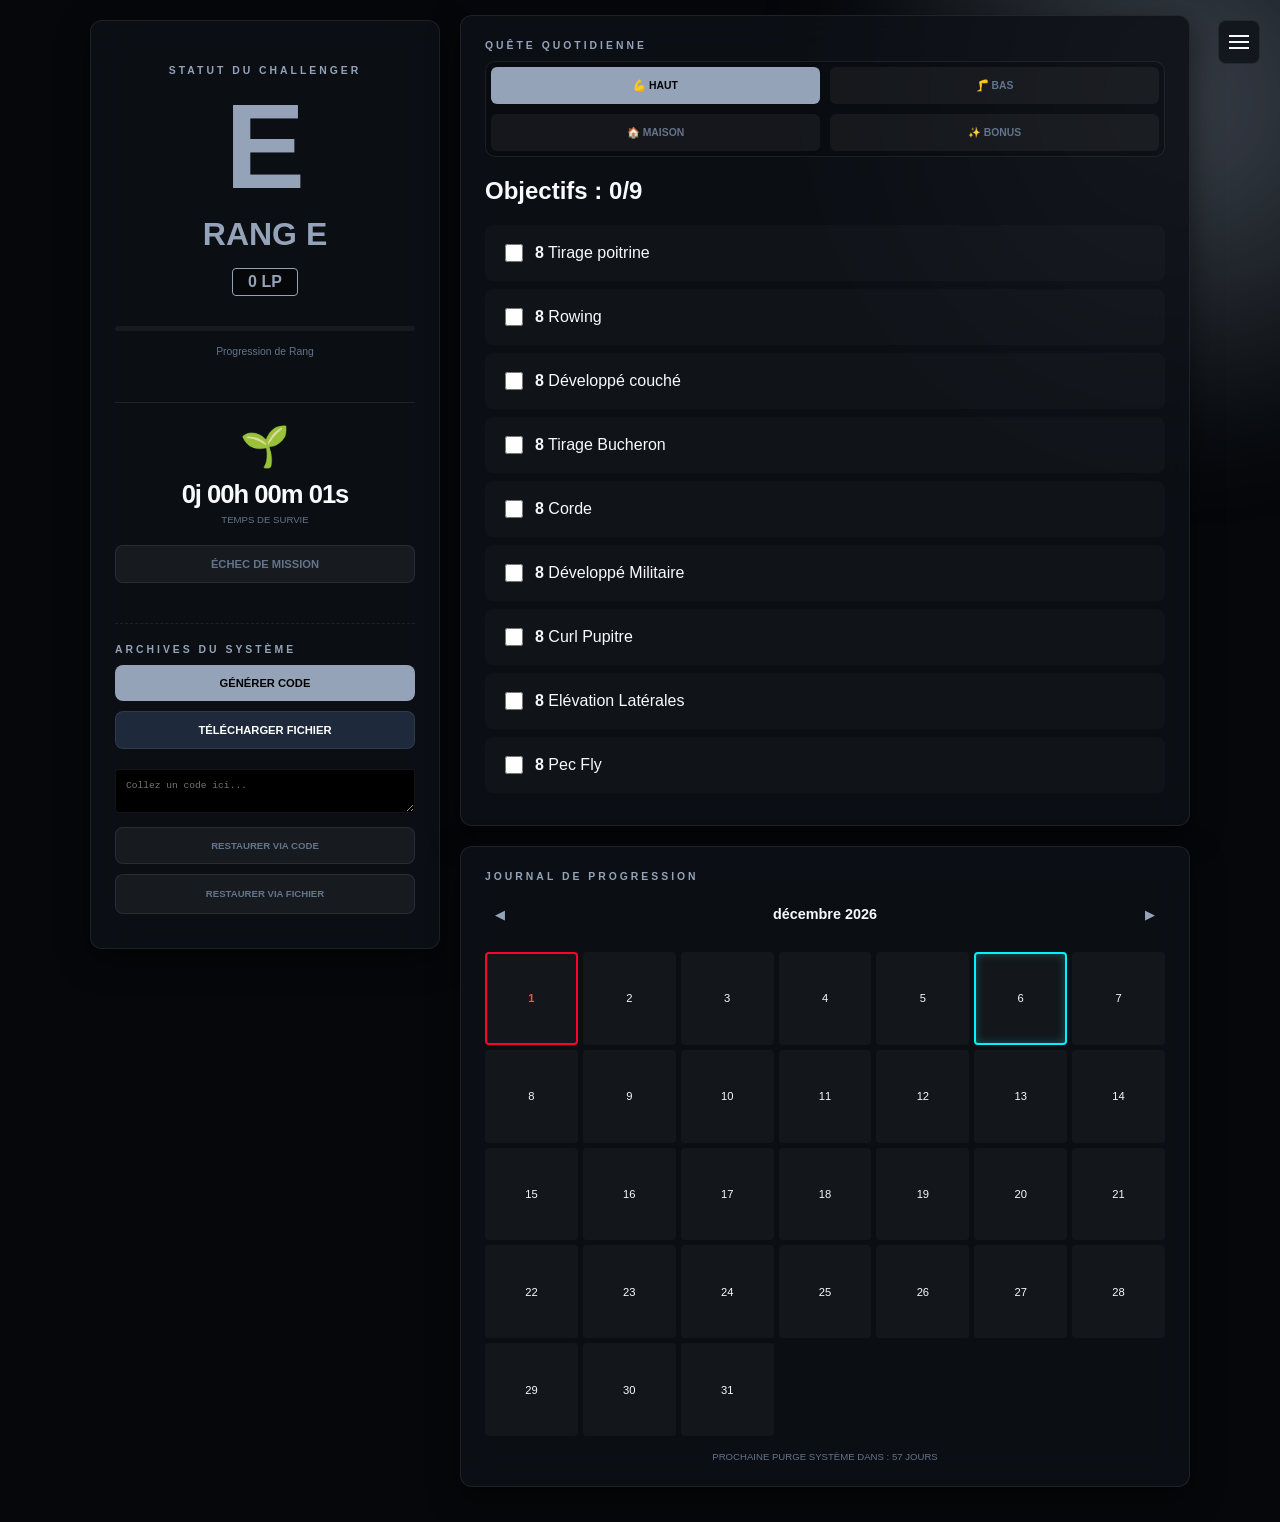
==== index.html @ c2c08d64 "Add files via upload" ====
<!DOCTYPE html>
<html lang="fr">
<head>
    <meta charset="UTF-8">
    <meta name="viewport" content="width=device-width, initial-scale=1.0, maximum-scale=1.0, user-scalable=no, viewport-fit=cover">
    <meta name="mobile-web-app-capable" content="yes">
    <meta name="theme-color" content="#05070a">
    <meta name="apple-mobile-web-app-capable" content="yes">
    <meta name="apple-mobile-web-app-status-bar-style" content="black-translucent">
    <meta name="apple-mobile-web-app-title" content="Eveil">
    <link rel="manifest" href="manifest.json">

    <!-- Icône pour Chrome / Android / Navigateurs -->
    <link rel="icon" type="image/png" sizes="192x192" href="https://img.icons8.com/?size=192&id=tnO9BmtsOQD8&format=png&color=000000">

    <!-- Icône cruciale pour iPhone (iOS) -->
    <link rel="apple-touch-icon" href="https://img.icons8.com/?size=180&id=tnO9BmtsOQD8&format=png&color=000000">
    <link rel="apple-touch-icon" sizes="152x152" href="https://img.icons8.com/?size=152&id=tnO9BmtsOQD8&format=png&color=000000">
    <link rel="apple-touch-icon" sizes="180x180" href="https://img.icons8.com/?size=180&id=tnO9BmtsOQD8&format=png&color=000000">

    <title>S-SYSTEM | Solo Leveling</title>
    <link rel="stylesheet" href="style.css">
</head>
<body>

<div class="system-glow"></div>

<!-- LEVEL UP INTERFACE (Solo Leveling Style) -->
<div id="level-up-modal">
    <div class="level-up-card">
        <div id="lu-header-title" class="lu-title">AVANCEMENT DU SYSTÈME</div>
        <div id="lu-main-label" style="color:white; font-size: 1.2rem; font-weight: bold; margin-top: 10px;">LEVEL UP</div>
        <div id="lu-rank-icon" class="lu-rank">D</div>
        <div id="lu-rank-name" style="color: var(--system-blue); font-weight: 900; text-transform: uppercase; letter-spacing: 2px;">RANG D</div>
        
        <div class="lu-stats">
            <div class="lu-stat-item">
                <span id="lu-stat-label-1">ABSTINENCE</span>
                <span id="stat-abstinence" class="lu-stat-val">0j 0h 0m 0s</span>
            </div>
            <div class="lu-stat-item">
                <span id="lu-stat-label-2">RANG PRÉCÉDENT</span>
                <span id="stat-prev-rank" class="lu-stat-val">0j 0h 0m 0s</span>
            </div>
            <div class="lu-stat-item">
                <span id="lu-stat-label-3">EXERCICES COMPLÉTÉS</span>
                <span id="stat-total-exos" class="lu-stat-val">0</span>
            </div>
        </div>

        <button id="lu-close-btn" class="btn btn-system" style="margin-top: 20px; background: var(--system-blue);" onclick="closeLevelUp()">CONTINUER</button>
    </div>
</div>

<!-- BURGER MENU -->
<div class="burger-menu" onclick="toggleAbout()">
    <div style="width: 20px; height: 2px; background: var(--text); margin: 4px 0;"></div>
    <div style="width: 20px; height: 2px; background: var(--text); margin: 4px 0;"></div>
    <div style="width: 20px; height: 2px; background: var(--text); margin: 4px 0;"></div>
</div>

<div class="overlay" id="overlay" onclick="toggleAbout()"></div>

<div class="about-panel" id="about-panel">
    <div class="about-header">
        <div class="system-title">Informations Système</div>
        <h2 style="margin: 5px 0;">S-SYSTEM v3.0</h2>
    </div>
    <div class="about-content">
        <h4>Concept</h4>
        <p>Inspiré de "Solo Leveling", ce système transforme ta discipline physique et mentale en un RPG de survie réel. Tu ne t'entraînes pas seulement, tu montes en niveau.</p>
        
        <h4>Le Système de Rangs</h4>
        <p>Ta progression est mesurée en LP (Level Points). Chaque exercice validé te rapproche du rang supérieur. Attention : le système est impitoyable.</p>
        
        <h4>Pénalités de Purge</h4>
        <p>Tout les 2 mois, une purge système est lancée. Tu subiras alors une dégradation de <strong>-200 LP</strong>. La survie demande de la constance.</p>
        
        <h4>Échec de Mission</h4>
        <p>Céder à tes addictions ou briser ta discipline réinitialise ton compteur de temps de survie. Ton arbre d'évolution repassera à l'état de graine 🌱.</p>
        
        <button class="btn btn-system" style="margin-top: 30px;" onclick="toggleAbout()">Fermer</button>
    </div>
</div>

<div class="container">
    <div class="sidebar">
        <div class="card">
            <div class="rank-display-box">
                <div class="system-title">Statut du Challenger</div>
                <span id="rank-medal">E</span>
                <div id="rank-name">RANG E</div>
                <div class="lp-display"><span id="lp-val">0</span> LP</div>
                <div class="progress-container"><div id="progress-bar"></div></div>
                <div id="next-rank-label" style="font-size: 0.65rem; color: var(--text-dim);">Progression de Rang</div>
            </div>

            <div style="margin-top: 25px; border-top: 1px solid var(--border); padding-top: 20px; text-align: center;">
                <div id="tree-icon" style="font-size: 2.5rem; margin-bottom: 10px;">🌱</div>
                <div id="timer">00:00:00</div>
                <div style="font-size: 0.6rem; color: var(--text-dim); margin-top: 5px; text-transform: uppercase;">Temps de Survie</div>
            </div>

            <button class="btn btn-danger" style="margin-top:20px" onclick="resetAddiction()">ÉCHEC DE MISSION</button>
            
            <div style="margin-top: 30px; border-top: 1px dashed var(--border); padding-top: 20px;">
                <div class="system-title">Archives du Système</div>
                <button class="btn btn-system" onclick="exportData()">Générer Code</button>
                <button class="btn btn-system" onclick="downloadBackup()" style="background: #1e293b; color: #fff; border: 1px solid var(--border);">Télécharger Fichier</button>
                <textarea id="backup-io" class="backup-input" placeholder="Collez un code ici..."></textarea>
                <button class="btn btn-danger" style="font-size:0.6rem" onclick="importData()">Restaurer via Code</button>
                <label for="file-input" class="btn btn-danger" style="display: block; text-align: center; line-height: 1.5; font-size:0.6rem">Restaurer via Fichier</label>
                <input type="file" id="file-input" style="display:none" accept=".json" onchange="importFile(event)">
            </div>
        </div>
    </div>

    <div class="main-content">
        <div class="card">
            <div class="system-title">Quête Quotidienne</div>
            
            <div class="mode-selector">
                <button id="mode-haut" class="mode-btn" onclick="setMode('haut')">💪 HAUT</button>
                <button id="mode-bas" class="mode-btn" onclick="setMode('bas')">🦵 BAS</button>
                <button id="mode-maison" class="mode-btn" onclick="setMode('maison')">🏠 MAISON</button>
                <button id="mode-bonus" class="mode-btn" onclick="setMode('bonus')">✨ BONUS</button>
            </div>

            <h2 style="margin: 0 0 20px 0;">Objectifs : <span id="exo-count">0/10</span></h2>
            <div id="exo-list"></div>
        </div>

        <div class="card" id="calendar-card">
            <div id="warning-text" style="display:none; color:var(--system-warning); font-weight:900; font-size:0.7rem; text-align:center; margin-bottom:10px; letter-spacing:1px;">⚠️ ALERTE : DÉGRADATION DE RANG IMMINENTE (-200 LP) ⚠️</div>
            <div class="system-title">Journal de Progression</div>
            <div style="display:flex; justify-content: space-between; margin-bottom:15px">
                <button onclick="changeMonth(-1)" style="background:none; border:none; color:var(--rank-color); cursor:pointer; padding: 10px;">◀</button>
                <h3 id="month-label" style="font-size:0.9rem">Mois</h3>
                <button onclick="changeMonth(1)" style="background:none; border:none; color:var(--rank-color); cursor:pointer; padding: 10px;">▶</button>
            </div>
            <div class="cal-grid" id="calendar"></div>
            <div id="next-reset-label" style="font-size:0.6rem; color:var(--text-dim); text-align:center; margin-top:15px; text-transform:uppercase;"></div>
        </div>
    </div>
</div>

 <script src="index.js"></script>
</body>
</html>
---- style.css ----
:root {
            --bg: #05070a;
            --card: #0d1117;
            --text: #f8fafc;
            --text-dim: #64748b;
            --border: rgba(255, 255, 255, 0.08);
            --rank-color: #94a3b8; 
            --today-border: #00f2ff;
            --system-warning: #ff0033;
            --penalty-color: #7f0000;
            --system-blue: #00f2ff;
        }

        * { box-sizing: border-box; -webkit-tap-highlight-color: transparent; }

        body {
            font-family: 'Inter', sans-serif;
            background-color: var(--bg);
            color: var(--text);
            margin: 0;
            padding: 15px;
            display: flex;
            justify-content: center;
            overflow-x: hidden;
        }

        /* --- ANIMATIONS --- */
        @keyframes slideUp {
            from { opacity: 0; transform: translateY(20px); }
            to { opacity: 1; transform: translateY(0); }
        }

        @keyframes fadeIn {
            from { opacity: 0; }
            to { opacity: 1; }
        }

        @keyframes levelUpPopup {
            0% { transform: scale(0.8) translateY(100px); opacity: 0; }
            100% { transform: scale(1) translateY(0); opacity: 1; }
        }

        .container { 
            width: 100%; 
            max-width: 1100px; 
            display: flex; 
            flex-direction: column; 
            gap: 20px; 
            z-index: 1; 
            animation: fadeIn 0.8s ease-out;
        }

        .sidebar { animation: slideUp 0.6s ease-out; }
        .main-content { animation: slideUp 0.8s ease-out; }

        /* --- LEVEL UP OVERLAY --- */
        #level-up-modal {
            position: fixed;
            top: 0; left: 0; width: 100%; height: 100%;
            background: rgba(0, 0, 0, 0.95);
            z-index: 999;
            display: none;
            justify-content: center;
            align-items: center;
            backdrop-filter: blur(10px);
        }

        .level-up-card {
            width: 90%;
            max-width: 450px;
            background: linear-gradient(145deg, #0d1117, #05070a);
            border: 2px solid var(--system-blue);
            padding: 30px;
            text-align: center;
            box-shadow: 0 0 50px rgba(0, 242, 255, 0.2);
            animation: levelUpPopup 0.5s cubic-bezier(0.175, 0.885, 0.32, 1.275);
        }

        .lu-title { color: var(--system-blue); font-size: 0.8rem; letter-spacing: 5px; font-weight: 900; margin-bottom: 5px; }
        .lu-rank { font-size: 5rem; font-weight: 900; margin: 10px 0; text-shadow: 0 0 20px var(--system-blue); }
        .lu-stats { margin-top: 25px; text-align: left; border-top: 1px solid rgba(0, 242, 255, 0.2); padding-top: 20px; }
        .lu-stat-item { display: flex; justify-content: space-between; margin-bottom: 12px; font-size: 0.75rem; color: var(--text-dim); }
        .lu-stat-val { color: var(--system-blue); font-weight: bold; font-family: monospace; }

        /* --- REST OF CSS --- */
        .burger-menu {
            position: fixed;
            top: 20px;
            right: 20px;
            z-index: 100;
            cursor: pointer;
            background: rgba(13, 17, 23, 0.8);
            padding: 10px;
            border-radius: 8px;
            border: 1px solid var(--border);
            transition: 0.3s;
        }

        .burger-menu:hover { border-color: var(--rank-color); }

        .about-panel {
            position: fixed;
            top: 0;
            right: -100%;
            width: 100%;
            max-width: 400px;
            height: 100%;
            background: var(--card);
            z-index: 101;
            padding: 40px 25px;
            box-shadow: -10px 0 30px rgba(0,0,0,0.8);
            transition: 0.5s cubic-bezier(0.16, 1, 0.3, 1);
            overflow-y: auto;
            border-left: 1px solid var(--rank-color);
        }

        .about-panel.active { right: 0; }

        .overlay {
            position: fixed;
            top: 0;
            left: 0;
            width: 100%;
            height: 100%;
            background: rgba(0,0,0,0.7);
            display: none;
            z-index: 100;
            backdrop-filter: blur(4px);
        }

        .overlay.active { display: block; }

        .about-header { border-bottom: 1px solid var(--border); padding-bottom: 15px; margin-bottom: 20px; }
        .about-content h4 { color: var(--rank-color); text-transform: uppercase; margin: 20px 0 10px 0; font-size: 0.8rem; }
        .about-content p { font-size: 0.85rem; line-height: 1.6; color: var(--text-dim); }

        .system-glow {
            position: fixed;
            top: -250px;
            right: -250px;
            width: 700px;
            height: 700px;
            background: radial-gradient(circle, var(--rank-color) 0%, rgba(0,0,0,0) 75%);
            filter: blur(60px);
            border-radius: 50%;
            opacity: 0.4;
            z-index: -1;
            pointer-events: none;
            animation: pulseGlow 3s infinite alternate ease-in-out, rotateGlow 10s infinite linear;
            transition: background 0.5s ease;
        }

        @keyframes pulseGlow {
            0% { transform: scale(1); opacity: 0.3; }
            100% { transform: scale(1.15); opacity: 0.5; }
        }

        @keyframes rotateGlow {
            from { transform: rotate(0deg); }
            to { transform: rotate(360deg); }
        }
        
        @media (min-width: 850px) {
            .container { flex-direction: row; align-items: flex-start; }
            .sidebar { width: 350px; position: sticky; top: 20px; }
            .main-content { flex-grow: 1; }
        }

        .card {
            background: rgba(13, 17, 23, 0.85);
            border-radius: 12px;
            padding: 24px;
            border: 1px solid var(--border);
            margin-bottom: 20px;
            box-shadow: 0 10px 30px rgba(0,0,0,0.5);
            backdrop-filter: blur(20px);
            transition: 0.4s cubic-bezier(0.165, 0.84, 0.44, 1);
        }

        .mode-selector {
            display: flex;
            flex-wrap: wrap;
            gap: 10px;
            margin-bottom: 20px;
            background: rgba(0, 0, 0, 0.2);
            padding: 5px;
            border-radius: 10px;
            border: 1px solid var(--border);
        }

        .mode-btn {
            flex: 1 1 calc(50% - 10px);
            padding: 12px 5px;
            border: none;
            border-radius: 6px;
            background: rgba(255, 255, 255, 0.05);
            color: #64748b;
            font-weight: 800;
            font-size: 0.65rem;
            text-transform: uppercase;
            cursor: pointer;
            transition: 0.3s;
            -webkit-appearance: none;
        }

        .mode-btn.active {
            background-color: var(--rank-color, #94a3b8) !important;
            color: #000 !important;
        }

        .rank-display-box { text-align: center; padding: 20px 0; }
        .system-title { font-size: 0.65rem; letter-spacing: 3px; color: var(--rank-color); text-transform: uppercase; margin-bottom: 10px; font-weight: 800; }
        #rank-medal { font-size: 7.5rem; font-weight: 900; color: var(--rank-color); font-style: normal; line-height: 1; display: block; margin-bottom: 10px; }
        #rank-name { font-weight: 900; font-size: 2rem; color: var(--rank-color); text-transform: uppercase; }
        .lp-display { display: inline-block; font-size: 1rem; font-weight: 700; color: var(--rank-color); border: 1px solid var(--rank-color); padding: 4px 15px; border-radius: 4px; margin: 15px 0; background: rgba(0,0,0,0.5); }
        .progress-container { background: rgba(255, 255, 255, 0.05); height: 5px; margin: 15px 0; border-radius: 10px; overflow: hidden; }
        #progress-bar { background: var(--rank-color); height: 100%; width: 0%; box-shadow: 0 0 15px var(--rank-color); transition: width 1s ease; }

        .exo-item { background: rgba(255, 255, 255, 0.02); padding: 15px; border-radius: 8px; margin-bottom: 8px; display: flex; align-items: center; border: 1px solid transparent; cursor: pointer; transition: 0.2s; }
        .exo-item:hover { background: rgba(255, 255, 255, 0.05); }
        .exo-item.checked { border: 1px solid var(--rank-color); background: rgba(255, 255, 255, 0.05); opacity: 0.6; }
        input[type="checkbox"] { accent-color: var(--rank-color); width: 18px; height: 18px; margin-right: 12px; }

        .cal-grid { display: grid; grid-template-columns: repeat(7, 1fr); gap: 5px; }
        .day { aspect-ratio: 1; background: rgba(255, 255, 255, 0.03); border-radius: 4px; font-size: 0.7rem; display: flex; align-items: center; justify-content: center; position: relative; border: 2px solid transparent; }
        .day.today { border-color: var(--today-border) !important; box-shadow: inset 0 0 8px rgba(0, 242, 255, 0.3); }

        .btn { padding: 12px; border-radius: 8px; border: none; cursor: pointer; font-weight: 800; text-transform: uppercase; font-size: 0.7rem; width: 100%; transition: 0.3s; margin-bottom: 10px; }
        .btn-danger { background: rgba(255, 255, 255, 0.05); color: var(--text-dim); border: 1px solid var(--border); }
        .btn-system { background: var(--rank-color); color: #000; }
        
        #timer { font-size: 1.6rem; font-weight: 900; letter-spacing: -1px; }
        .backup-input { width: 100%; background: #000; border: 1px solid var(--border); color: #00ff9d; font-family: monospace; padding: 10px; font-size: 0.6rem; border-radius: 4px; margin: 10px 0; min-height: 40px; }
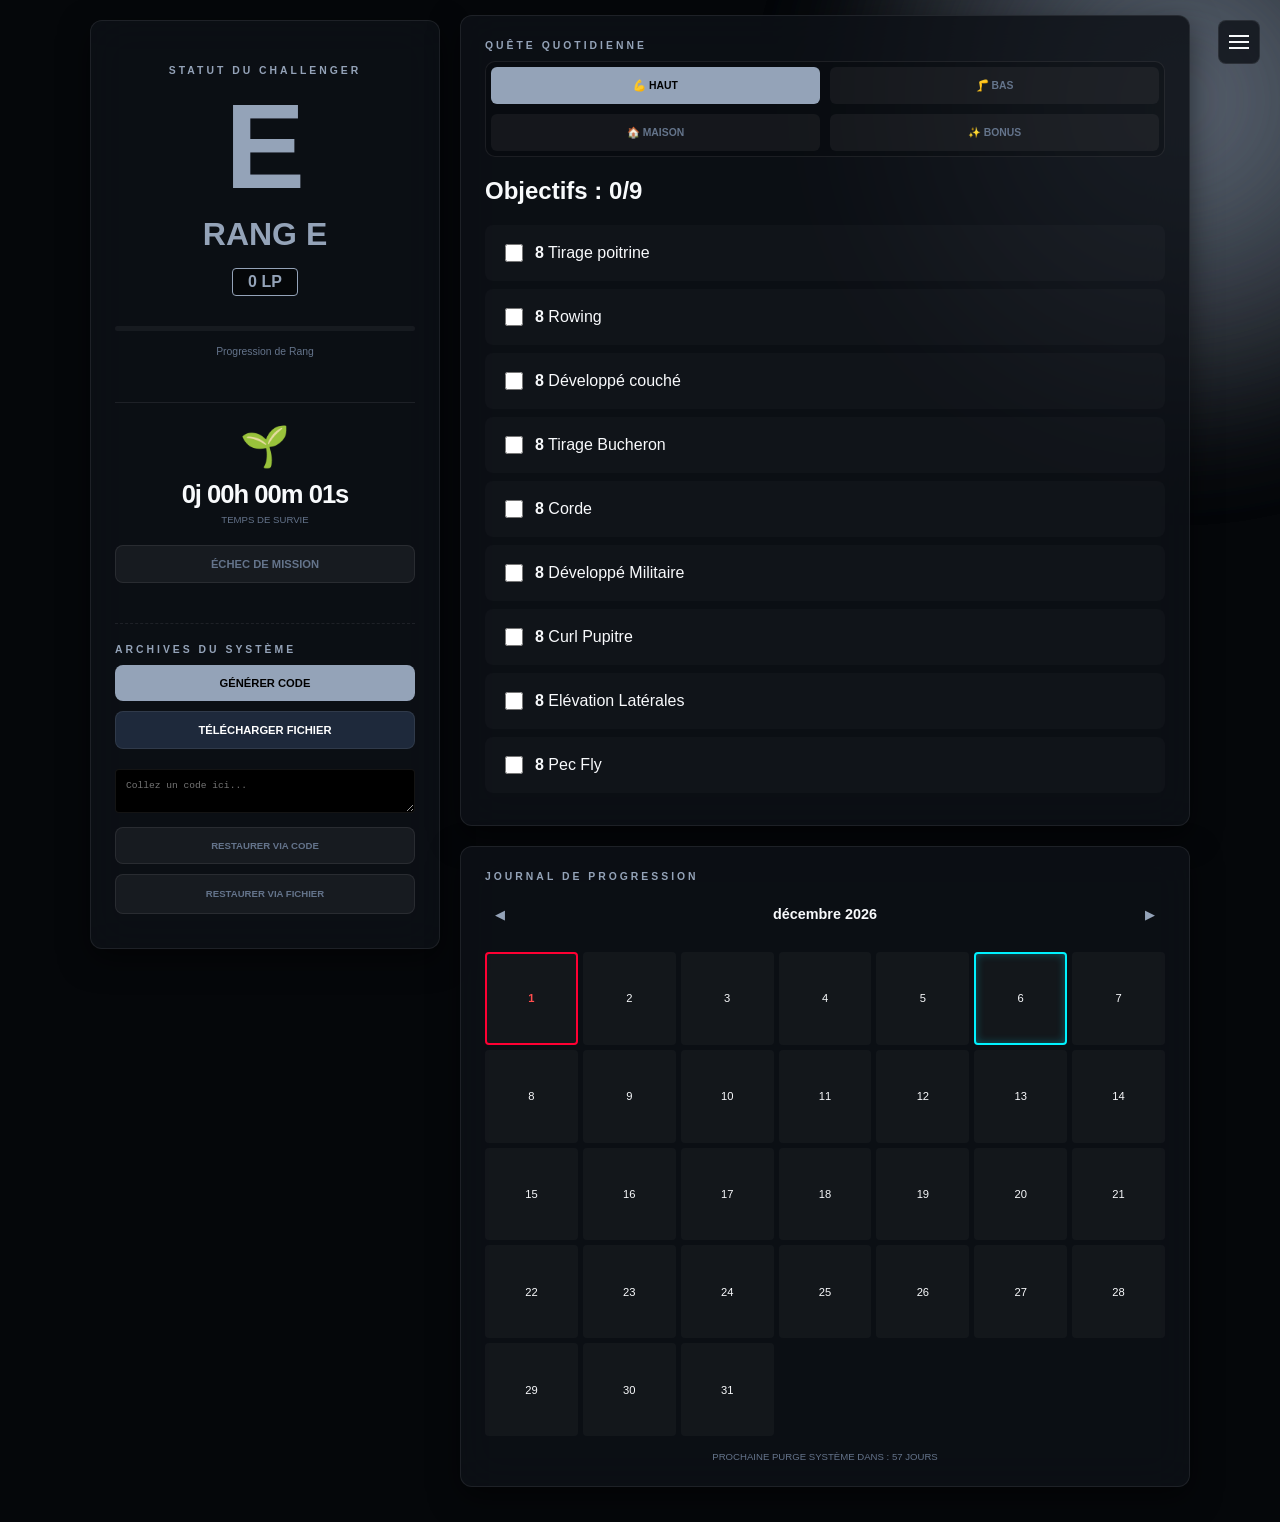
==== commit 508f5e99: "Add files via upload" ====
--- a/index.html
+++ b/index.html
@@ -10,18 +10,20 @@
     <meta name="apple-mobile-web-app-title" content="Eveil">
     <link rel="manifest" href="manifest.json">
 
-    <!-- Icône pour Chrome / Android / Navigateurs -->
-    <link rel="icon" type="image/png" sizes="192x192" href="https://img.icons8.com/?size=192&id=tnO9BmtsOQD8&format=png&color=000000">
+    <!-- Icône moderne universelle (Chrome, Android, PC, iOS récents) -->
+    <link rel="icon" type="image/svg+xml" href="icon.svg">
+    <link rel="apple-touch-icon" href="icon.svg">
 
-    <!-- Icône cruciale pour iPhone (iOS) -->
-    <link rel="apple-touch-icon" href="https://img.icons8.com/?size=180&id=tnO9BmtsOQD8&format=png&color=000000">
-    <link rel="apple-touch-icon" sizes="152x152" href="https://img.icons8.com/?size=152&id=tnO9BmtsOQD8&format=png&color=000000">
-    <link rel="apple-touch-icon" sizes="180x180" href="https://img.icons8.com/?size=180&id=tnO9BmtsOQD8&format=png&color=000000">
+    <!-- Filet de sécurité pour les anciennes versions d'iOS (Optionnel mais propre) -->
+    <link rel="apple-touch-icon" sizes="152x152" href="icon.svg">
+    <link rel="apple-touch-icon" sizes="180x180" href="icon.svg">
 
     <title>S-SYSTEM | Solo Leveling</title>
     <link rel="stylesheet" href="style.css">
 </head>
 <body>
+
+<div class="system-glow"></div>
 
 <div class="system-glow"></div>
 
@@ -68,13 +70,13 @@
     </div>
     <div class="about-content">
         <h4>Concept</h4>
-        <p>Inspiré de "Solo Leveling", ce système transforme ta discipline physique et mentale en un RPG de survie réel. Tu ne t'entraînes pas seulement, tu montes en niveau.</p>
+        <p>Inspiré du "Solo Leveling", ce système transforme ta discipline physique et mentale en un RPG de survie réel. Tu ne t'entraînes pas seulement, tu montes en niveau.</p>
         
         <h4>Le Système de Rangs</h4>
         <p>Ta progression est mesurée en LP (Level Points). Chaque exercice validé te rapproche du rang supérieur. Attention : le système est impitoyable.</p>
         
         <h4>Pénalités de Purge</h4>
-        <p>Tout les 2 mois, une purge système est lancée. Tu subiras alors une dégradation de <strong>-200 LP</strong>. La survie demande de la constance.</p>
+        <p>Le 1er jour de chaque mois pair, une purge système est lancée. Si tu as été inactif, tu subiras une dégradation de <strong>-200 LP</strong>. La survie demande de la constance.</p>
         
         <h4>Échec de Mission</h4>
         <p>Céder à tes addictions ou briser ta discipline réinitialise ton compteur de temps de survie. Ton arbre d'évolution repassera à l'état de graine 🌱.</p>
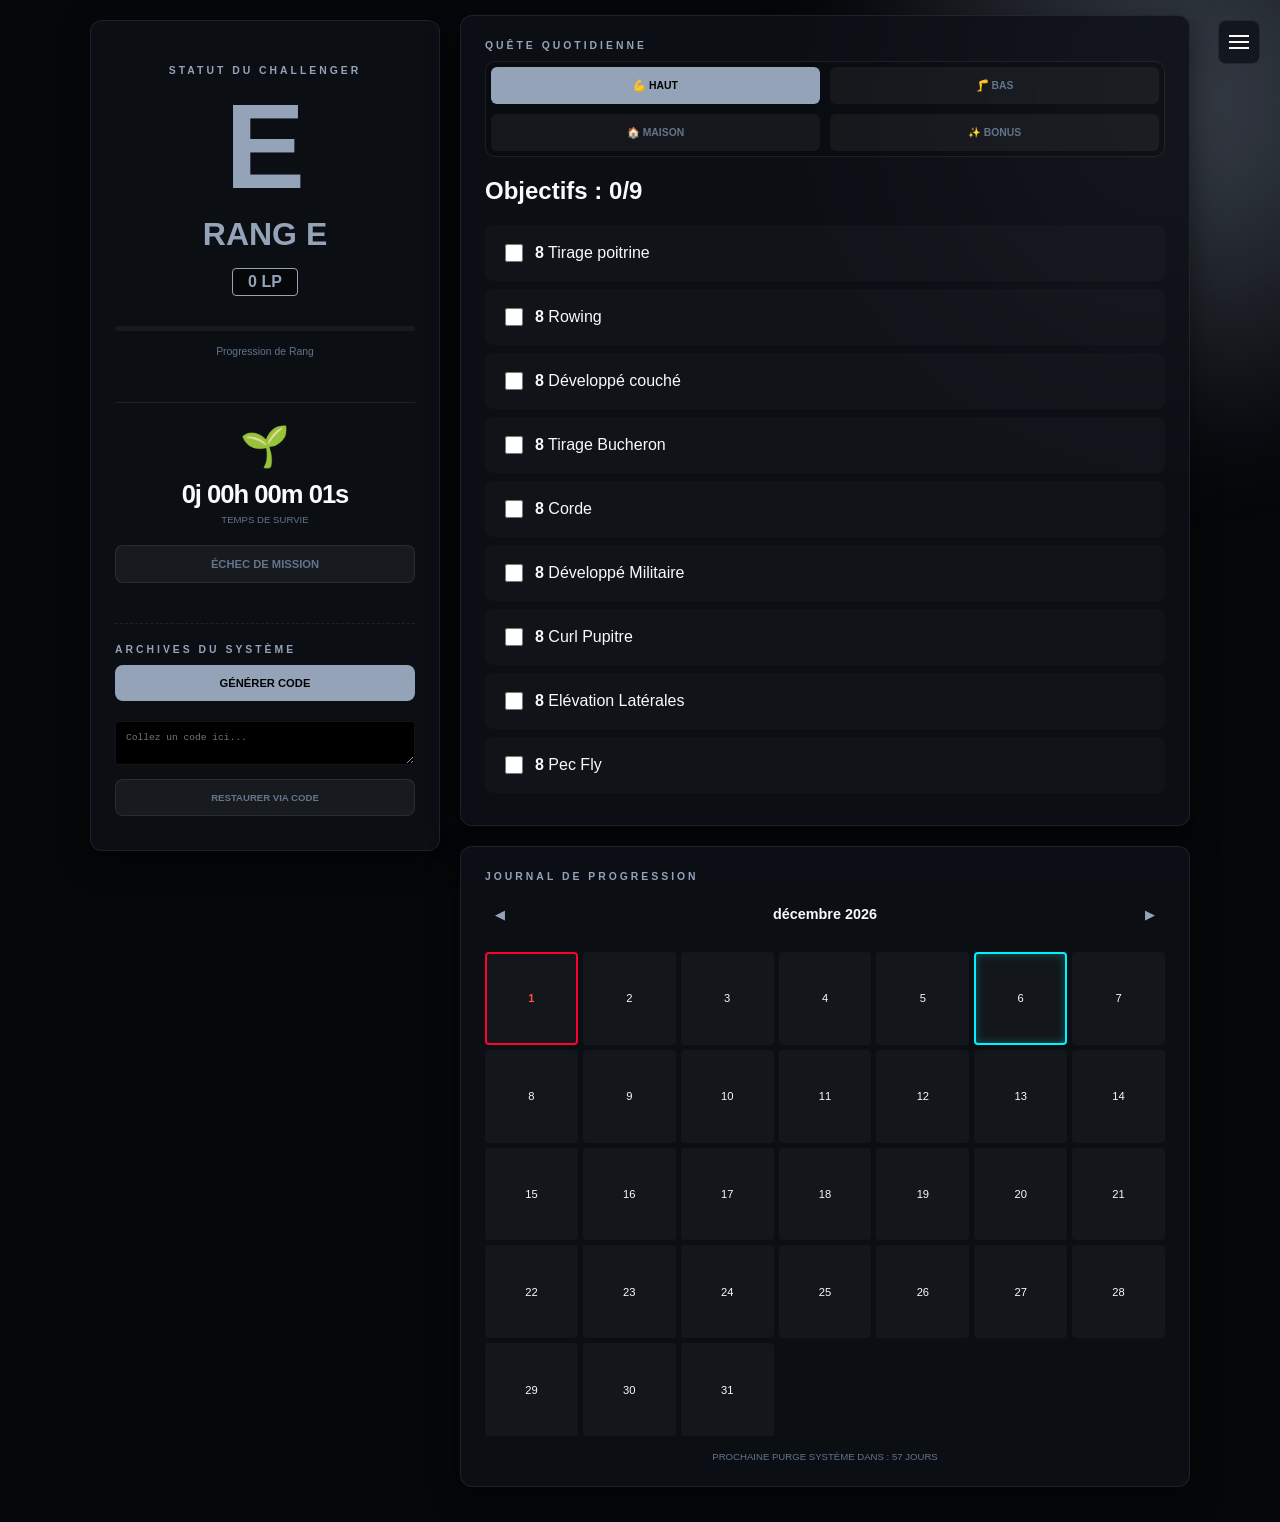
==== commit 06233b95: "Add files via upload" ====
--- a/index.html
+++ b/index.html
@@ -10,20 +10,17 @@
     <meta name="apple-mobile-web-app-title" content="Eveil">
     <link rel="manifest" href="manifest.json">
 
-    <!-- Icône moderne universelle (Chrome, Android, PC, iOS récents) -->
-    <link rel="icon" type="image/svg+xml" href="icon.svg">
-    <link rel="apple-touch-icon" href="icon.svg">
+    <link rel="icon" type="image/svg+xml" href="./icon.svg">
+    <link rel="apple-touch-icon" href="./icon.svg">
 
     <!-- Filet de sécurité pour les anciennes versions d'iOS (Optionnel mais propre) -->
     <link rel="apple-touch-icon" sizes="152x152" href="icon.svg">
     <link rel="apple-touch-icon" sizes="180x180" href="icon.svg">
 
-    <title>S-SYSTEM | Solo Leveling</title>
+    <title>S-SYSTEM</title>
     <link rel="stylesheet" href="style.css">
 </head>
 <body>
-
-<div class="system-glow"></div>
 
 <div class="system-glow"></div>
 
@@ -68,7 +65,7 @@
         <div class="system-title">Informations Système</div>
         <h2 style="margin: 5px 0;">S-SYSTEM v3.0</h2>
     </div>
-    <div class="about-content">
+    <!-- <div class="about-content">
         <h4>Concept</h4>
         <p>Inspiré du "Solo Leveling", ce système transforme ta discipline physique et mentale en un RPG de survie réel. Tu ne t'entraînes pas seulement, tu montes en niveau.</p>
         
@@ -82,7 +79,22 @@
         <p>Céder à tes addictions ou briser ta discipline réinitialise ton compteur de temps de survie. Ton arbre d'évolution repassera à l'état de graine 🌱.</p>
         
         <button class="btn btn-system" style="margin-top: 30px;" onclick="toggleAbout()">Fermer</button>
-    </div>
+    </div> -->
+    <div class="about-content" style="display: flex; flex-direction: column; gap: 15px; margin-top: 20px;">
+            <!-- Lien actif (Page actuelle) -->
+            <a href="pre-test.html" style="color: var(--rank-color); text-decoration: none; font-weight: bold; border-left: 3px solid var(--rank-color); padding-left: 10px;">
+                1. S-SYSTEM (Principal) ✔
+            </a>
+            <!-- Lien vers Eveil -->
+            <a href="./eveilGestion/gestion.html" style="color: #fff; text-decoration: none; padding-left: 13px;">
+                2. ÉVEIL BUDGET
+            </a>
+            <!-- Lien vers À Propos -->
+            <a href="./a_propos/a_propos.html" style="color: #fff; text-decoration: none; padding-left: 13px;">
+                3. À PROPOS / INFOS
+            </a>
+        </div>
+        <button class="btn btn-system" style="margin-top: 40px; width: 100%;" onclick="toggleMenu()">Fermer</button>
 </div>
 
 <div class="container">
@@ -108,11 +120,11 @@
             <div style="margin-top: 30px; border-top: 1px dashed var(--border); padding-top: 20px;">
                 <div class="system-title">Archives du Système</div>
                 <button class="btn btn-system" onclick="exportData()">Générer Code</button>
-                <button class="btn btn-system" onclick="downloadBackup()" style="background: #1e293b; color: #fff; border: 1px solid var(--border);">Télécharger Fichier</button>
+                <!-- <button class="btn btn-system" onclick="downloadBackup()" style="background: #1e293b; color: #fff; border: 1px solid var(--border);">Télécharger Fichier</button> -->
                 <textarea id="backup-io" class="backup-input" placeholder="Collez un code ici..."></textarea>
                 <button class="btn btn-danger" style="font-size:0.6rem" onclick="importData()">Restaurer via Code</button>
-                <label for="file-input" class="btn btn-danger" style="display: block; text-align: center; line-height: 1.5; font-size:0.6rem">Restaurer via Fichier</label>
-                <input type="file" id="file-input" style="display:none" accept=".json" onchange="importFile(event)">
+                <!-- <label for="file-input" class="btn btn-danger" style="display: block; text-align: center; line-height: 1.5; font-size:0.6rem">Restaurer via Fichier</label>
+                <input type="file" id="file-input" style="display:none" accept=".json" onchange="importFile(event)"> -->
             </div>
         </div>
     </div>
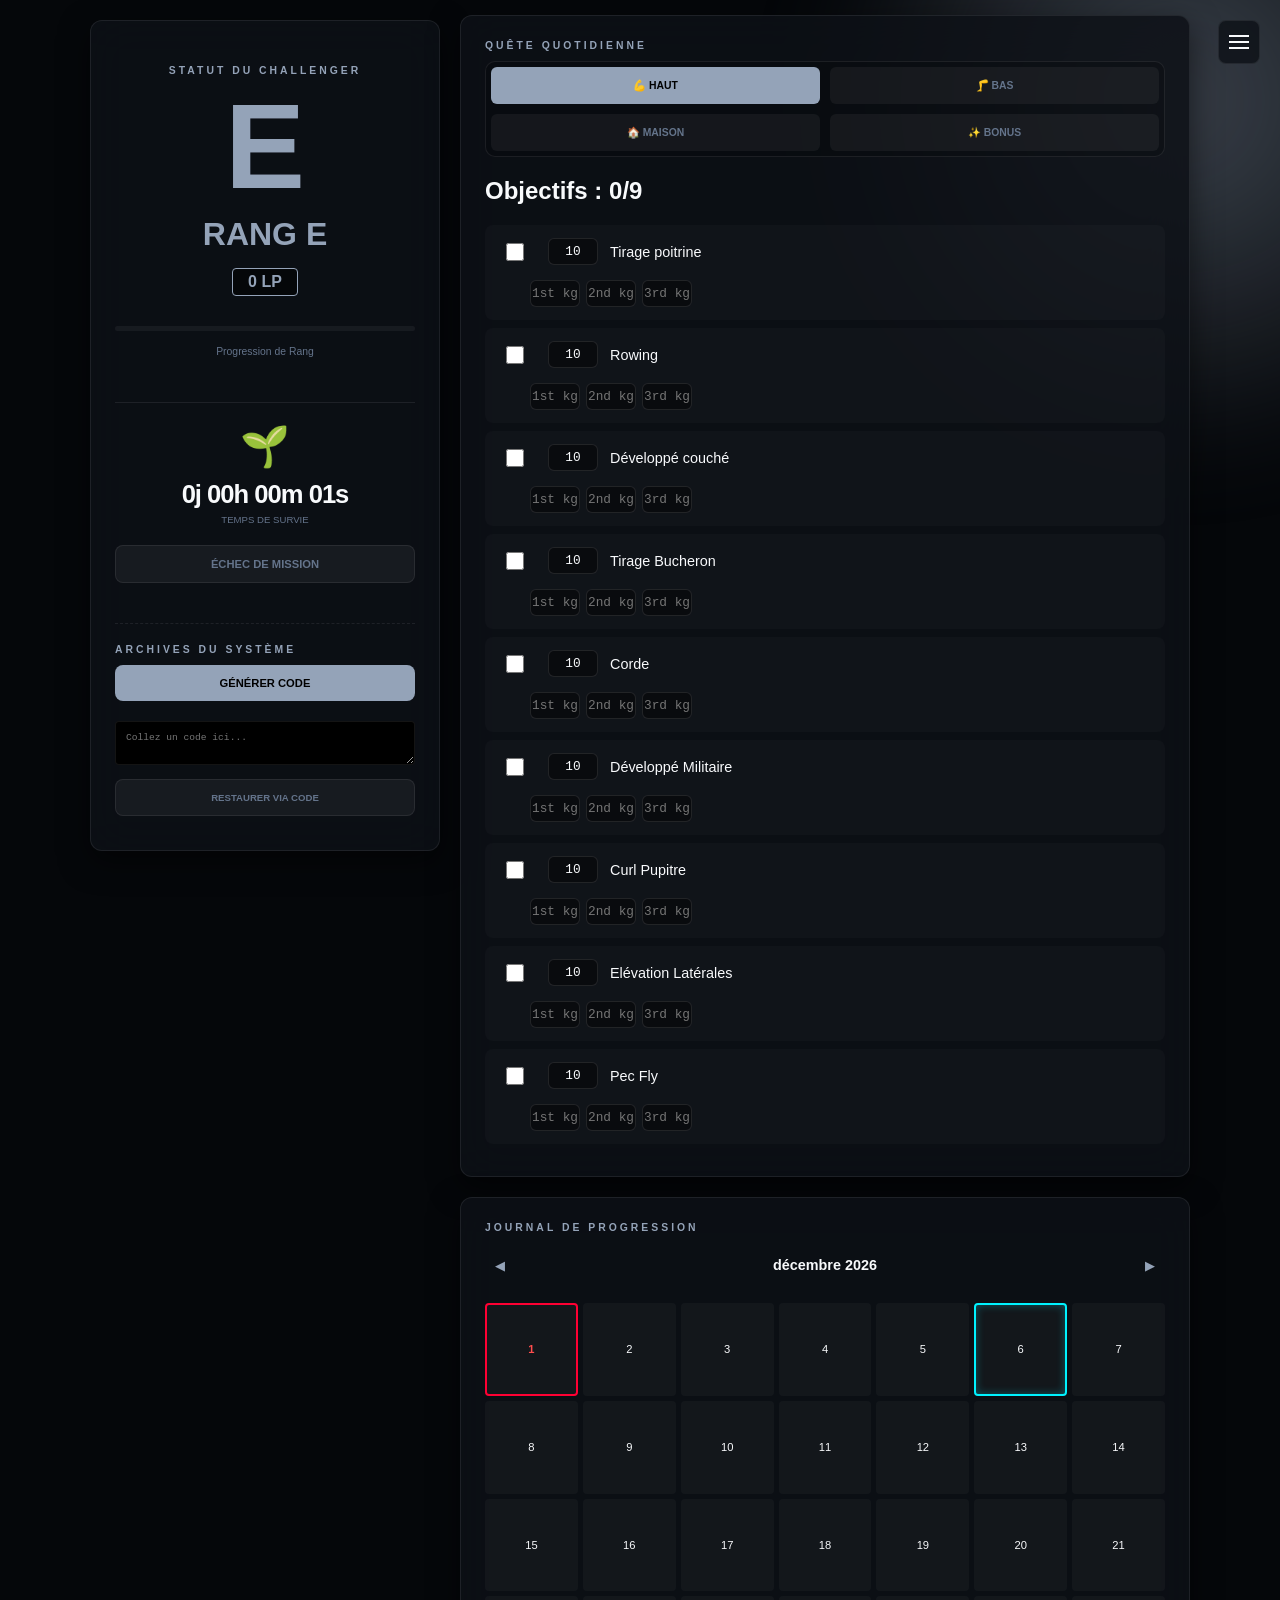
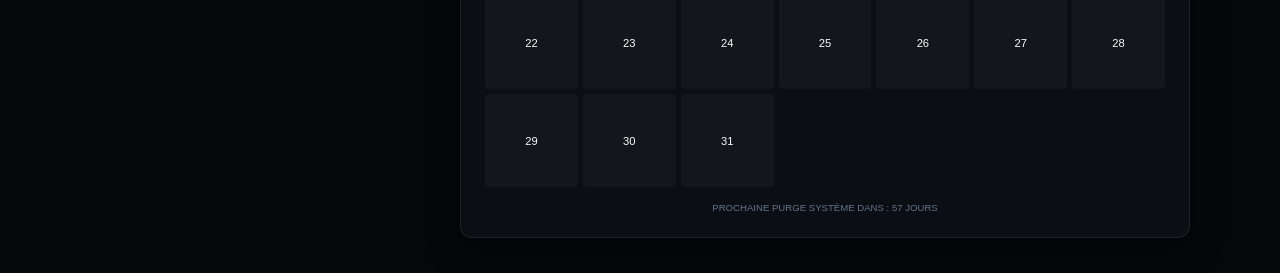
==== commit 9868665b: "Add files via upload" ====
--- a/index.html
+++ b/index.html
@@ -86,11 +86,11 @@
                 1. S-SYSTEM (Principal) ✔
             </a>
             <!-- Lien vers Eveil -->
-            <a href="./eveilGestion/gestion.html" style="color: #fff; text-decoration: none; padding-left: 13px;">
+            <a href="gestion.html" style="color: #fff; text-decoration: none; padding-left: 13px;">
                 2. ÉVEIL BUDGET
             </a>
             <!-- Lien vers À Propos -->
-            <a href="./a_propos/a_propos.html" style="color: #fff; text-decoration: none; padding-left: 13px;">
+            <a href="apropos.html" style="color: #fff; text-decoration: none; padding-left: 13px;">
                 3. À PROPOS / INFOS
             </a>
         </div>
--- a/style.css
+++ b/style.css
@@ -230,4 +230,92 @@
         .btn-system { background: var(--rank-color); color: #000; }
         
         #timer { font-size: 1.6rem; font-weight: 900; letter-spacing: -1px; }
-        .backup-input { width: 100%; background: #000; border: 1px solid var(--border); color: #00ff9d; font-family: monospace; padding: 10px; font-size: 0.6rem; border-radius: 4px; margin: 10px 0; min-height: 40px; }+        .backup-input { width: 100%; background: #000; border: 1px solid var(--border); color: #00ff9d; font-family: monospace; padding: 10px; font-size: 0.6rem; border-radius: 4px; margin: 10px 0; min-height: 40px; }
+
+       /* --- DESIGN DES EXERCICES EN 2 LIGNES --- */
+        .exo-item { 
+            background: rgba(255, 255, 255, 0.02); 
+            padding: 12px 16px; 
+            border-radius: 8px; 
+            margin-bottom: 8px; 
+            display: flex; 
+            flex-wrap: wrap; /* Permet le passage à la ligne des éléments */
+            align-items: center; 
+            justify-content: space-between; 
+            border: 1px solid transparent; 
+            cursor: pointer; 
+            transition: 0.2s;
+            gap: 10px 0; /* Écart de 10px en hauteur quand ça passe sur 2 lignes */
+        }
+        .exo-item:hover { background: rgba(255, 255, 255, 0.05); }
+        .exo-item.checked { border: 1px solid var(--rank-color); background: rgba(255, 255, 255, 0.05); opacity: 0.8; }
+        
+        /* Ligne 1 : Prend toute la largeur pour forcer les KG à aller en dessous */
+        .exo-left { 
+            display: flex; 
+            align-items: center; 
+            gap: 12px; 
+            flex: 1 1 100%; /* Force à prendre 100% de la largeur du container */
+            min-width: 0; 
+        }
+        
+        .exo-text {
+            font-size: 0.9rem;
+            font-weight: 500;
+        }
+
+        input[type="checkbox"] { accent-color: var(--rank-color); width: 18px; height: 18px; cursor: pointer; flex-shrink: 0; }
+        
+        /* Ligne 2 : Le bloc des 3 cases KG */
+        .exo-right-inputs { 
+            display: flex !important; 
+            flex-direction: row !important; /* Force STRICTEMENT l'alignement en ligne (horizontal) */
+            flex-wrap: nowrap !important;   /* Interdit aux cases KG de passer l'une en dessous de l'autre */
+            gap: 6px;                       /* Espace horizontal entre chaque case */
+            align-items: center; 
+            flex: 1 1 100%;                 /* Occupe toute la largeur pour se caler sur la 2ème ligne */
+            justify-content: flex-start;    /* Aligne les 3 cases à gauche */
+            padding-left: 28px;             /* Aligne le bloc sous le texte de l'exercice */
+            margin-top: 5px;                /* Petit espace vertical sous le nom de l'exo */
+        }
+
+        /* --- LES CASES INPUT KG --- */
+        .exo-input-sub { 
+            background: rgba(0, 0, 0, 0.4); 
+            border: 1px solid rgba(255, 255, 255, 0.1); 
+            color: var(--text); 
+            font-family: monospace; 
+            font-size: 0.8rem; 
+            padding: 5px 0; 
+            border-radius: 6px; 
+            width: 50px;                    /* Largeur fixe pour qu'elles restent petites */
+            min-width: 50px;                /* Sécurité pour ne pas qu'elles s'écrasent */
+            text-align: center;
+            transition: all 0.2s;
+            flex-shrink: 0;                 /* Empêche le navigateur de les déformer ou de les empiler */
+        }
+        
+        .exo-input-sub:focus { 
+            border-color: var(--rank-color); 
+            background: rgba(0, 0, 0, 0.6); 
+            outline: none; 
+        }
+        
+        /* Enlève les flèches des inputs de type number */
+        .exo-input-sub::-webkit-inner-spin-button, 
+        .exo-input-sub::-webkit-outer-spin-button { -webkit-appearance: none; margin: 0; }
+        .exo-input-sub { -moz-appearance: textfield; }
+
+        /* --- AJUSTEMENT DES DESIGN INTERFACES PETITS ÉCRANS --- */
+        @media (max-width: 480px) {
+            .exo-item {
+                padding: 10px 12px;
+            }
+            .exo-right-inputs {
+                padding-left: 10px; /* Garde l'alignement sous le texte même sur petit écran */
+            }
+            .exo-input-sub {
+                width: 60px; /* Légère réduction pour être sûr que les 3 rentrent côte à côte sur petit écran */
+                font-size: 0.75rem;
+            }
+        }
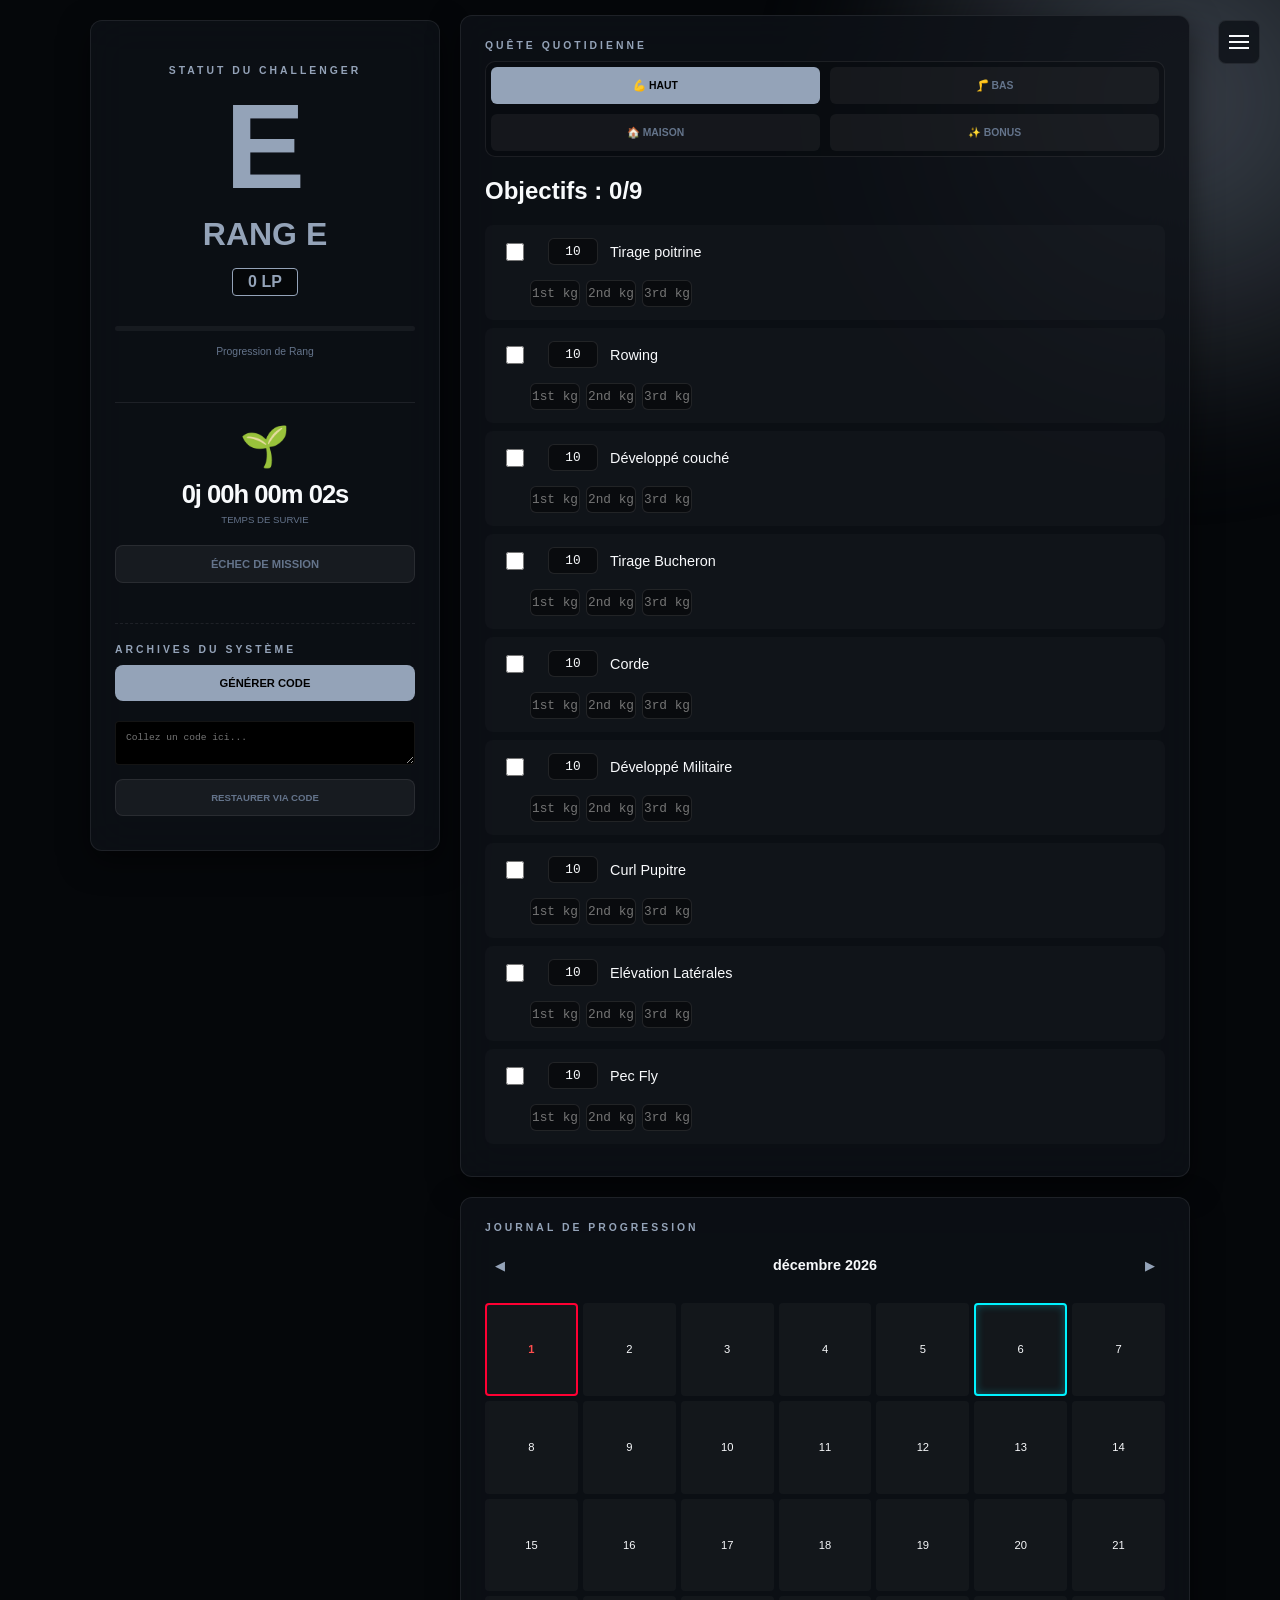
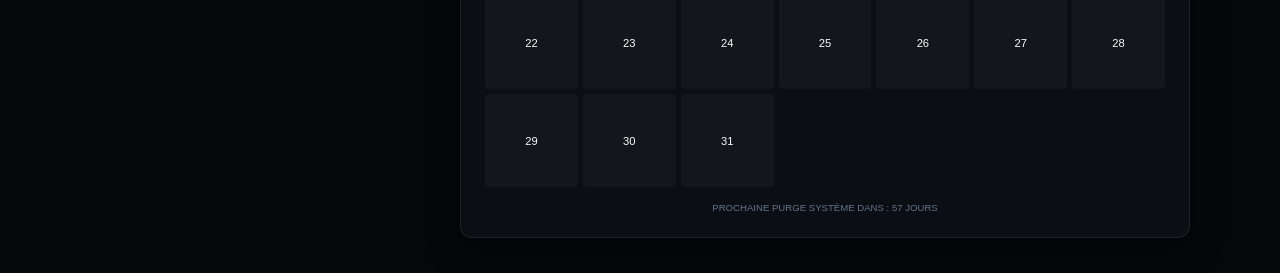
==== commit c6f957d9: "Add files via upload" ====
--- a/index.html
+++ b/index.html
@@ -63,7 +63,7 @@
 <div class="about-panel" id="about-panel">
     <div class="about-header">
         <div class="system-title">Informations Système</div>
-        <h2 style="margin: 5px 0;">S-SYSTEM v3.0</h2>
+        <h2 style="margin: 5px 0;">S-SYSTEM v3.1</h2>
     </div>
     <!-- <div class="about-content">
         <h4>Concept</h4>
@@ -82,15 +82,15 @@
     </div> -->
     <div class="about-content" style="display: flex; flex-direction: column; gap: 15px; margin-top: 20px;">
             <!-- Lien actif (Page actuelle) -->
-            <a href="pre-test.html" style="color: var(--rank-color); text-decoration: none; font-weight: bold; border-left: 3px solid var(--rank-color); padding-left: 10px;">
+            <a href="./index.html" style="color: var(--rank-color); text-decoration: none; font-weight: bold; border-left: 3px solid var(--rank-color); padding-left: 10px;">
                 1. S-SYSTEM (Principal) ✔
             </a>
             <!-- Lien vers Eveil -->
-            <a href="gestion.html" style="color: #fff; text-decoration: none; padding-left: 13px;">
+            <a href="./eveilGestion/gestion.html" style="color: #fff; text-decoration: none; padding-left: 13px;">
                 2. ÉVEIL BUDGET
             </a>
             <!-- Lien vers À Propos -->
-            <a href="apropos.html" style="color: #fff; text-decoration: none; padding-left: 13px;">
+            <a href="./a_propos/a_propos.html" style="color: #fff; text-decoration: none; padding-left: 13px;">
                 3. À PROPOS / INFOS
             </a>
         </div>
